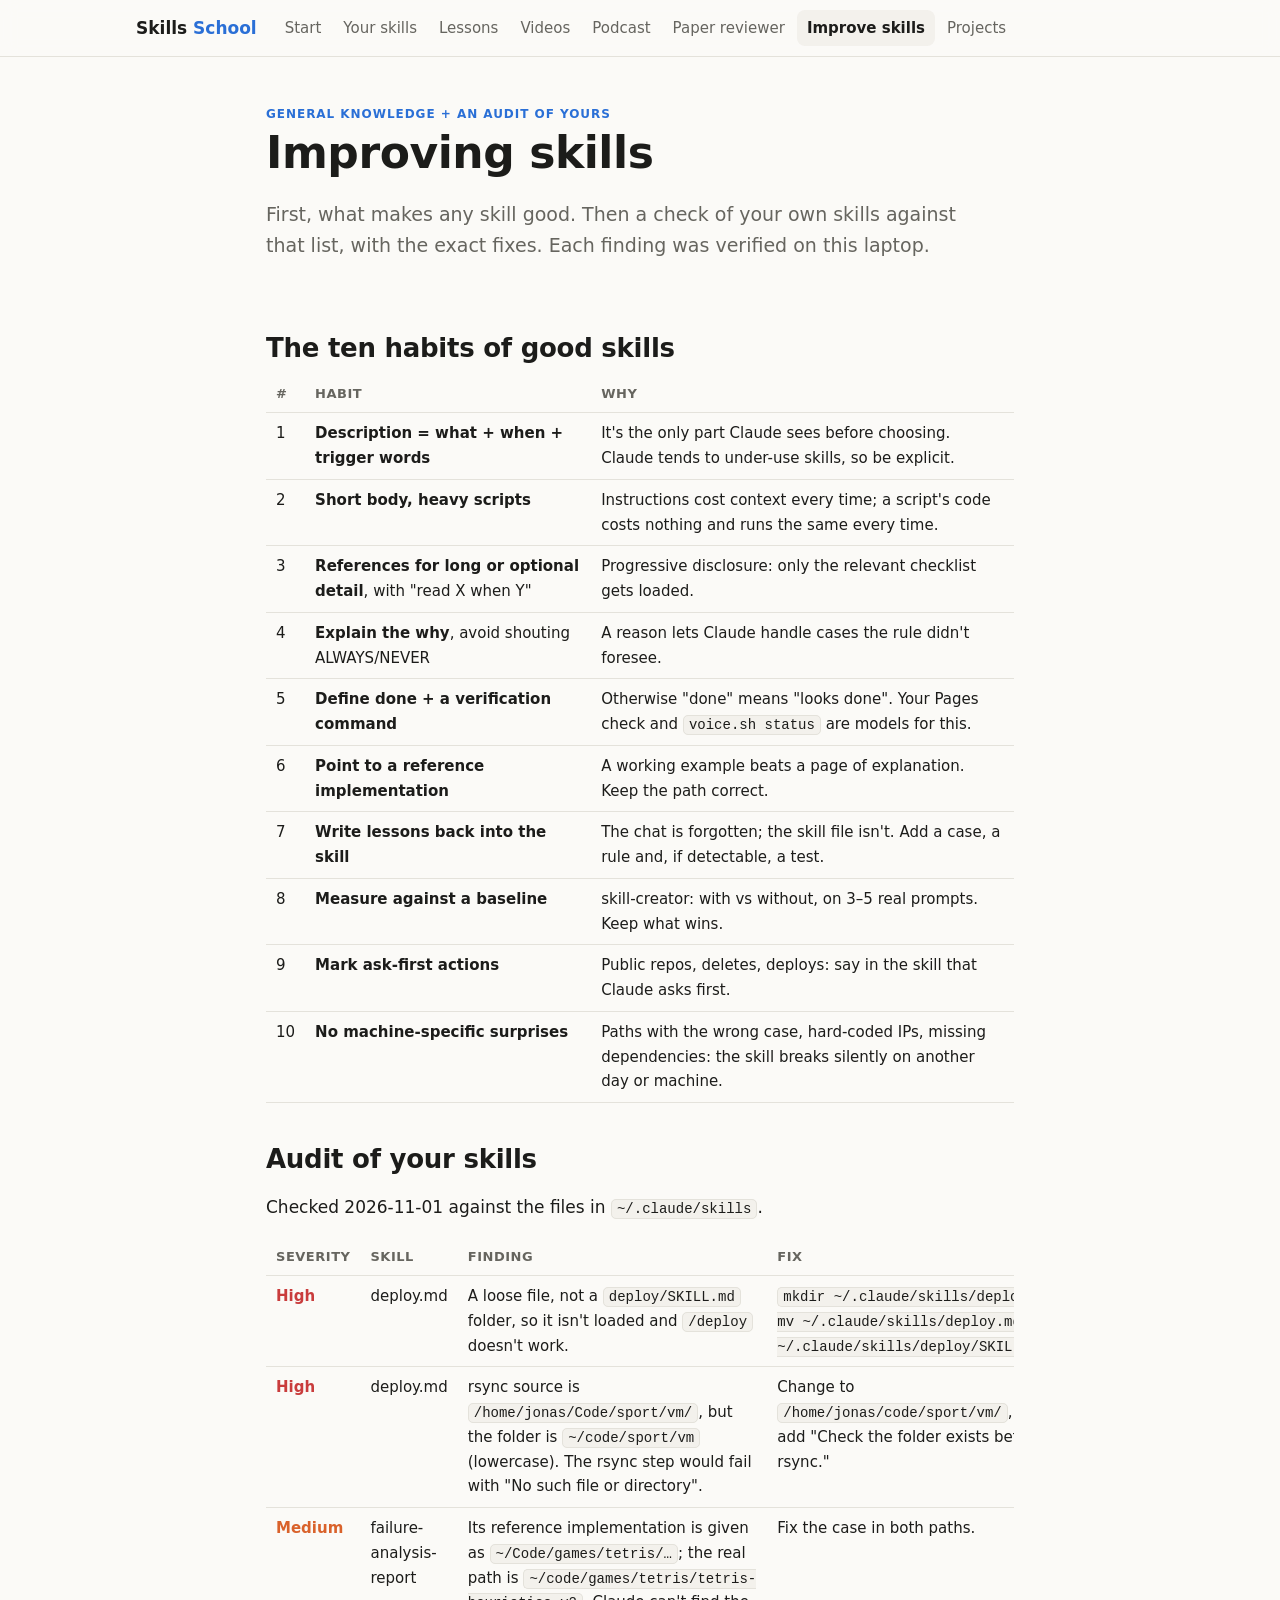
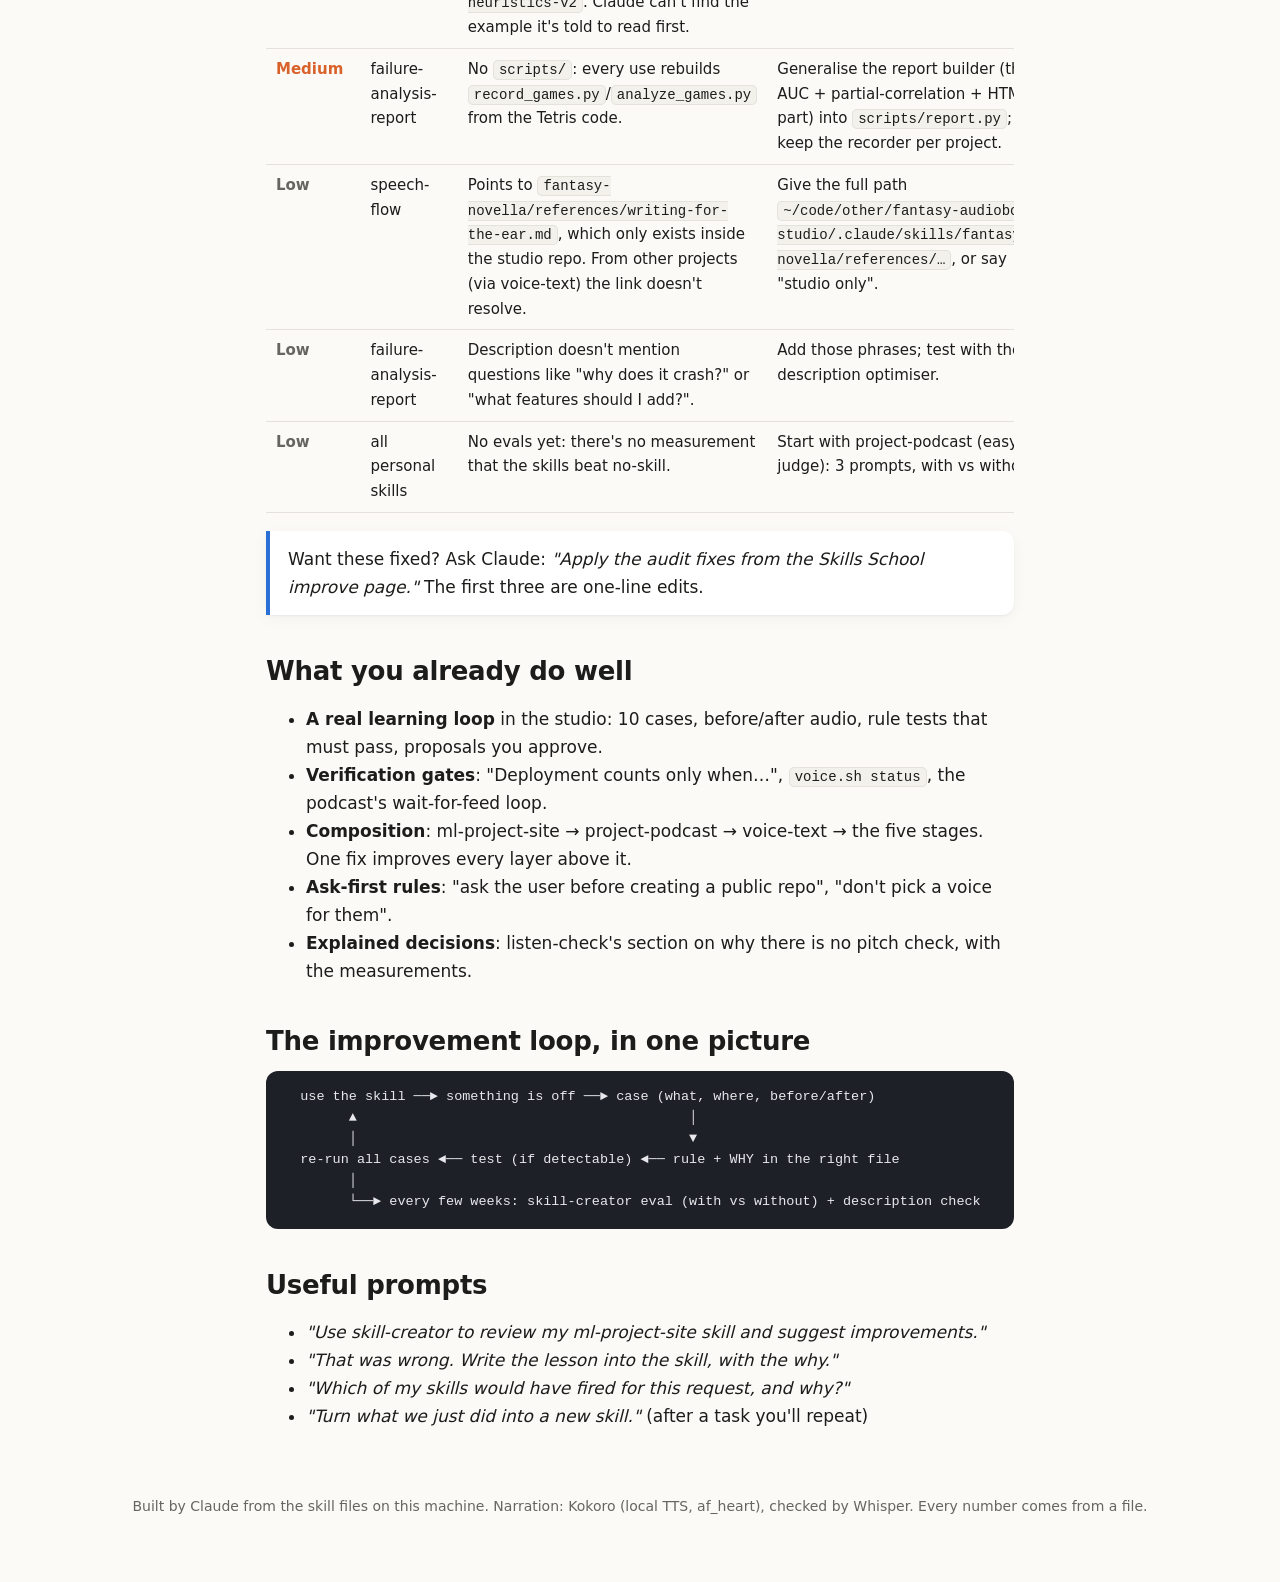
==== docs/improve.html @ 1f897523 "Skills School: lessons, videos, podcast, skill audit, paper-review example Co-Authored-By: Claude Op" ====
<!doctype html>
<html lang="en">
<head>
<meta charset="utf-8"><meta name="viewport" content="width=device-width, initial-scale=1">
<title>Improve Your Skills</title>
<link rel="stylesheet" href="style.css">
<style>.sev { font-weight: 700; } .sev.high { color: var(--red); } .sev.med { color: var(--orange); } .sev.low { color: var(--muted); }</style>
</head>
<body data-root="." data-page="improve">
<main class="wrap narrow">
  <section class="hero">
    <div class="eyebrow">General knowledge + an audit of yours</div>
    <h1>Improving skills</h1>
    <p class="lede">First, what makes any skill good. Then a check of your own skills against that list, with the exact fixes. Each finding was verified on this laptop.</p>
  </section>

  <h2>The ten habits of good skills</h2>
  <div class="tablewrap"><table>
    <tr><th>#</th><th>Habit</th><th>Why</th></tr>
    <tr><td>1</td><td><b>Description = what + when + trigger words</b></td><td>It's the only part Claude sees before choosing. Claude tends to under-use skills, so be explicit.</td></tr>
    <tr><td>2</td><td><b>Short body, heavy scripts</b></td><td>Instructions cost context every time; a script's code costs nothing and runs the same every time.</td></tr>
    <tr><td>3</td><td><b>References for long or optional detail</b>, with "read X when Y"</td><td>Progressive disclosure: only the relevant checklist gets loaded.</td></tr>
    <tr><td>4</td><td><b>Explain the why</b>, avoid shouting ALWAYS/NEVER</td><td>A reason lets Claude handle cases the rule didn't foresee.</td></tr>
    <tr><td>5</td><td><b>Define done + a verification command</b></td><td>Otherwise "done" means "looks done". Your Pages check and <code>voice.sh status</code> are models for this.</td></tr>
    <tr><td>6</td><td><b>Point to a reference implementation</b></td><td>A working example beats a page of explanation. Keep the path correct.</td></tr>
    <tr><td>7</td><td><b>Write lessons back into the skill</b></td><td>The chat is forgotten; the skill file isn't. Add a case, a rule and, if detectable, a test.</td></tr>
    <tr><td>8</td><td><b>Measure against a baseline</b></td><td>skill-creator: with vs without, on 3–5 real prompts. Keep what wins.</td></tr>
    <tr><td>9</td><td><b>Mark ask-first actions</b></td><td>Public repos, deletes, deploys: say in the skill that Claude asks first.</td></tr>
    <tr><td>10</td><td><b>No machine-specific surprises</b></td><td>Paths with the wrong case, hard-coded IPs, missing dependencies: the skill breaks silently on another day or machine.</td></tr>
  </table></div>

  <h2 id="audit">Audit of your skills</h2>
  <p>Checked 2026-11-01 against the files in <code>~/.claude/skills</code>.</p>
  <div class="tablewrap"><table>
    <tr><th>Severity</th><th>Skill</th><th>Finding</th><th>Fix</th></tr>
    <tr><td class="sev high">High</td><td>deploy.md</td><td>A loose file, not a <code>deploy/SKILL.md</code> folder, so it isn't loaded and <code>/deploy</code> doesn't work.</td><td><code>mkdir ~/.claude/skills/deploy && mv ~/.claude/skills/deploy.md ~/.claude/skills/deploy/SKILL.md</code></td></tr>
    <tr><td class="sev high">High</td><td>deploy.md</td><td>rsync source is <code>/home/jonas/Code/sport/vm/</code>, but the folder is <code>~/code/sport/vm</code> (lowercase). The rsync step would fail with "No such file or directory".</td><td>Change to <code>/home/jonas/code/sport/vm/</code>, then add "Check the folder exists before rsync."</td></tr>
    <tr><td class="sev med">Medium</td><td>failure-analysis-report</td><td>Its reference implementation is given as <code>~/Code/games/tetris/…</code>; the real path is <code>~/code/games/tetris/tetris-heuristics-v2</code>. Claude can't find the example it's told to read first.</td><td>Fix the case in both paths.</td></tr>
    <tr><td class="sev med">Medium</td><td>failure-analysis-report</td><td>No <code>scripts/</code>: every use rebuilds <code>record_games.py</code>/<code>analyze_games.py</code> from the Tetris code.</td><td>Generalise the report builder (the AUC + partial-correlation + HTML part) into <code>scripts/report.py</code>; keep the recorder per project.</td></tr>
    <tr><td class="sev low">Low</td><td>speech-flow</td><td>Points to <code>fantasy-novella/references/writing-for-the-ear.md</code>, which only exists inside the studio repo. From other projects (via voice-text) the link doesn't resolve.</td><td>Give the full path <code>~/code/other/fantasy-audiobook-studio/.claude/skills/fantasy-novella/references/…</code>, or say "studio only".</td></tr>
    <tr><td class="sev low">Low</td><td>failure-analysis-report</td><td>Description doesn't mention questions like "why does it crash?" or "what features should I add?".</td><td>Add those phrases; test with the description optimiser.</td></tr>
    <tr><td class="sev low">Low</td><td>all personal skills</td><td>No evals yet: there's no measurement that the skills beat no-skill.</td><td>Start with project-podcast (easy to judge): 3 prompts, with vs without.</td></tr>
  </table></div>
  <div class="callout">Want these fixed? Ask Claude: <i>"Apply the audit fixes from the Skills School improve page."</i> The first three are one-line edits.</div>

  <h2>What you already do well</h2>
  <ul>
    <li><b>A real learning loop</b> in the studio: 10 cases, before/after audio, rule tests that must pass, proposals you approve.</li>
    <li><b>Verification gates</b>: "Deployment counts only when…", <code>voice.sh status</code>, the podcast's wait-for-feed loop.</li>
    <li><b>Composition</b>: ml-project-site → project-podcast → voice-text → the five stages. One fix improves every layer above it.</li>
    <li><b>Ask-first rules</b>: "ask the user before creating a public repo", "don't pick a voice for them".</li>
    <li><b>Explained decisions</b>: listen-check's section on why there is no pitch check, with the measurements.</li>
  </ul>

  <h2>The improvement loop, in one picture</h2>
<pre><code>  use the skill ──► something is off ──► case (what, where, before/after)
        ▲                                         │
        │                                         ▼
  re-run all cases ◄── test (if detectable) ◄── rule + WHY in the right file
        │
        └──► every few weeks: skill-creator eval (with vs without) + description check</code></pre>

  <h2>Useful prompts</h2>
  <ul>
    <li><i>"Use skill-creator to review my ml-project-site skill and suggest improvements."</i></li>
    <li><i>"That was wrong. Write the lesson into the skill, with the why."</i></li>
    <li><i>"Which of my skills would have fired for this request, and why?"</i></li>
    <li><i>"Turn what we just did into a new skill."</i> (after a task you'll repeat)</li>
  </ul>
</main>
<script src="nav.js"></script>
</body>
</html>
---- docs/style.css ----
:root {
  --bg: #fbfaf7; --surface: #ffffff; --sunk: #f3f1ec; --text: #1c1c1a; --muted: #66655f; --line: #e4e2db;
  --blue: #2a6fd6; --orange: #d9622b; --green: #138a5e; --yellow: #b98600; --pink: #c94f86; --red: #c93c3c;
  --accent: #2a6fd6; --code-bg: #1d2027; --code-ink: #e8e8ec; --shadow: 0 1px 2px rgba(0,0,0,.05), 0 4px 16px rgba(0,0,0,.04);
}
@media (prefers-color-scheme: dark) {
  :root:not([data-theme="light"]) {
    --bg: #131519; --surface: #1b1e24; --sunk: #16181d; --text: #e9e8e4; --muted: #9c9a92; --line: #2c3038;
    --blue: #7aa9ff; --orange: #ff9a62; --green: #4fd39d; --yellow: #f2c24f; --pink: #f08cbb; --red: #ff7b7b;
    --accent: #7aa9ff; --code-bg: #0e1013; --shadow: none;
  }
}
:root[data-theme="dark"] {
  --bg: #131519; --surface: #1b1e24; --sunk: #16181d; --text: #e9e8e4; --muted: #9c9a92; --line: #2c3038;
  --blue: #7aa9ff; --orange: #ff9a62; --green: #4fd39d; --yellow: #f2c24f; --pink: #f08cbb; --red: #ff7b7b;
  --accent: #7aa9ff; --code-bg: #0e1013; --shadow: none;
}
* { box-sizing: border-box; }
html { -webkit-text-size-adjust: 100%; }
body { margin: 0; background: var(--bg); color: var(--text); font: 17px/1.65 "Inter", system-ui, -apple-system, sans-serif; }
a { color: var(--accent); text-decoration-thickness: 1px; text-underline-offset: 2px; }
h1, h2, h3 { line-height: 1.25; letter-spacing: -.01em; }
h1 { font-size: clamp(30px, 5vw, 44px); margin: 0 0 10px; }
h2 { font-size: 26px; margin: 40px 0 10px; }
h3 { font-size: 19px; margin: 24px 0 6px; }
code { font: 14px/1.5 ui-monospace, "JetBrains Mono", Menlo, monospace; background: var(--sunk); border: 1px solid var(--line); padding: 1px 5px; border-radius: 5px; }
pre { background: var(--code-bg); color: var(--code-ink); padding: 16px 18px; border-radius: 12px; overflow-x: auto; font: 13.5px/1.55 ui-monospace, Menlo, monospace; }
pre code { background: none; border: 0; padding: 0; color: inherit; font: inherit; }
.wrap { max-width: 1040px; margin: 0 auto; padding: 0 16px; }
.narrow { max-width: 780px; }

/* nav */
.top { position: sticky; top: 0; z-index: 10; background: color-mix(in srgb, var(--bg) 88%, transparent); backdrop-filter: blur(8px); border-bottom: 1px solid var(--line); }
.top .wrap { display: flex; align-items: center; gap: 18px; height: 56px; }
.brand { font-weight: 700; color: var(--text); text-decoration: none; white-space: nowrap; }
.brand span { color: var(--accent); }
.tabs { display: flex; gap: 2px; overflow-x: auto; scrollbar-width: none; flex: 1; }
.tabs::-webkit-scrollbar { display: none; }
.tabs a { color: var(--muted); text-decoration: none; padding: 6px 10px; border-radius: 8px; font-size: 15px; white-space: nowrap; }
.tabs a:hover { color: var(--text); background: var(--sunk); }
.tabs a.on { color: var(--text); background: var(--sunk); font-weight: 600; }

.hero { padding: 48px 0 12px; }
.lede { font-size: 19px; color: var(--muted); max-width: 720px; }
.eyebrow { text-transform: uppercase; letter-spacing: .08em; font-size: 12px; font-weight: 700; color: var(--accent); }
.muted { color: var(--muted); }
.small { font-size: 14px; }

.grid { display: grid; gap: 16px; grid-template-columns: repeat(auto-fill, minmax(280px, 1fr)); }
.card { background: var(--surface); border: 1px solid var(--line); border-radius: 14px; padding: 18px 20px; box-shadow: var(--shadow); }
.card h3 { margin-top: 0; }
.card.link { text-decoration: none; color: inherit; display: block; transition: border-color .15s; }
.card.link:hover { border-color: var(--accent); }
.tag { display: inline-block; font-size: 12px; font-weight: 600; padding: 2px 8px; border-radius: 99px; background: var(--sunk); border: 1px solid var(--line); color: var(--muted); margin: 0 4px 4px 0; }
.tag.blue { color: var(--blue); } .tag.green { color: var(--green); } .tag.orange { color: var(--orange); } .tag.red { color: var(--red); } .tag.yellow { color: var(--yellow); }
.callout { border-left: 4px solid var(--accent); background: var(--surface); padding: 14px 18px; border-radius: 0 12px 12px 0; margin: 18px 0; box-shadow: var(--shadow); }
.callout.warn { border-color: var(--orange); }
.callout.good { border-color: var(--green); }
table { border-collapse: collapse; width: 100%; font-size: 15px; }
th, td { text-align: left; padding: 8px 10px; border-bottom: 1px solid var(--line); vertical-align: top; }
th { color: var(--muted); font-weight: 600; font-size: 13px; text-transform: uppercase; letter-spacing: .04em; }
.tablewrap { overflow-x: auto; }
details { margin: 10px 0; }
summary { cursor: pointer; color: var(--accent); font-weight: 600; }
.btn { display: inline-block; border: 1px solid var(--line); background: var(--surface); color: var(--text); border-radius: 9px; padding: 6px 12px; cursor: pointer; font: inherit; font-size: 15px; text-decoration: none; }
.btn:hover { border-color: var(--accent); }
.btn.primary { background: var(--accent); border-color: var(--accent); color: #fff; }
video { width: 100%; border-radius: 12px; background: #000; display: block; }
audio { width: 100%; }
footer { color: var(--muted); font-size: 14px; padding: 48px 16px 64px; text-align: center; }
svg text { fill: var(--text); }
.step { display: flex; gap: 14px; margin: 14px 0; }
.step .n { flex: 0 0 34px; height: 34px; border-radius: 50%; background: var(--accent); color: #fff; display: grid; place-items: center; font-weight: 700; }
.media-row { display: flex; gap: 8px; flex-wrap: wrap; margin: 10px 0; }
@media (max-width: 640px) { body { font-size: 16px; } .hero { padding-top: 28px; } h2 { font-size: 22px; } }
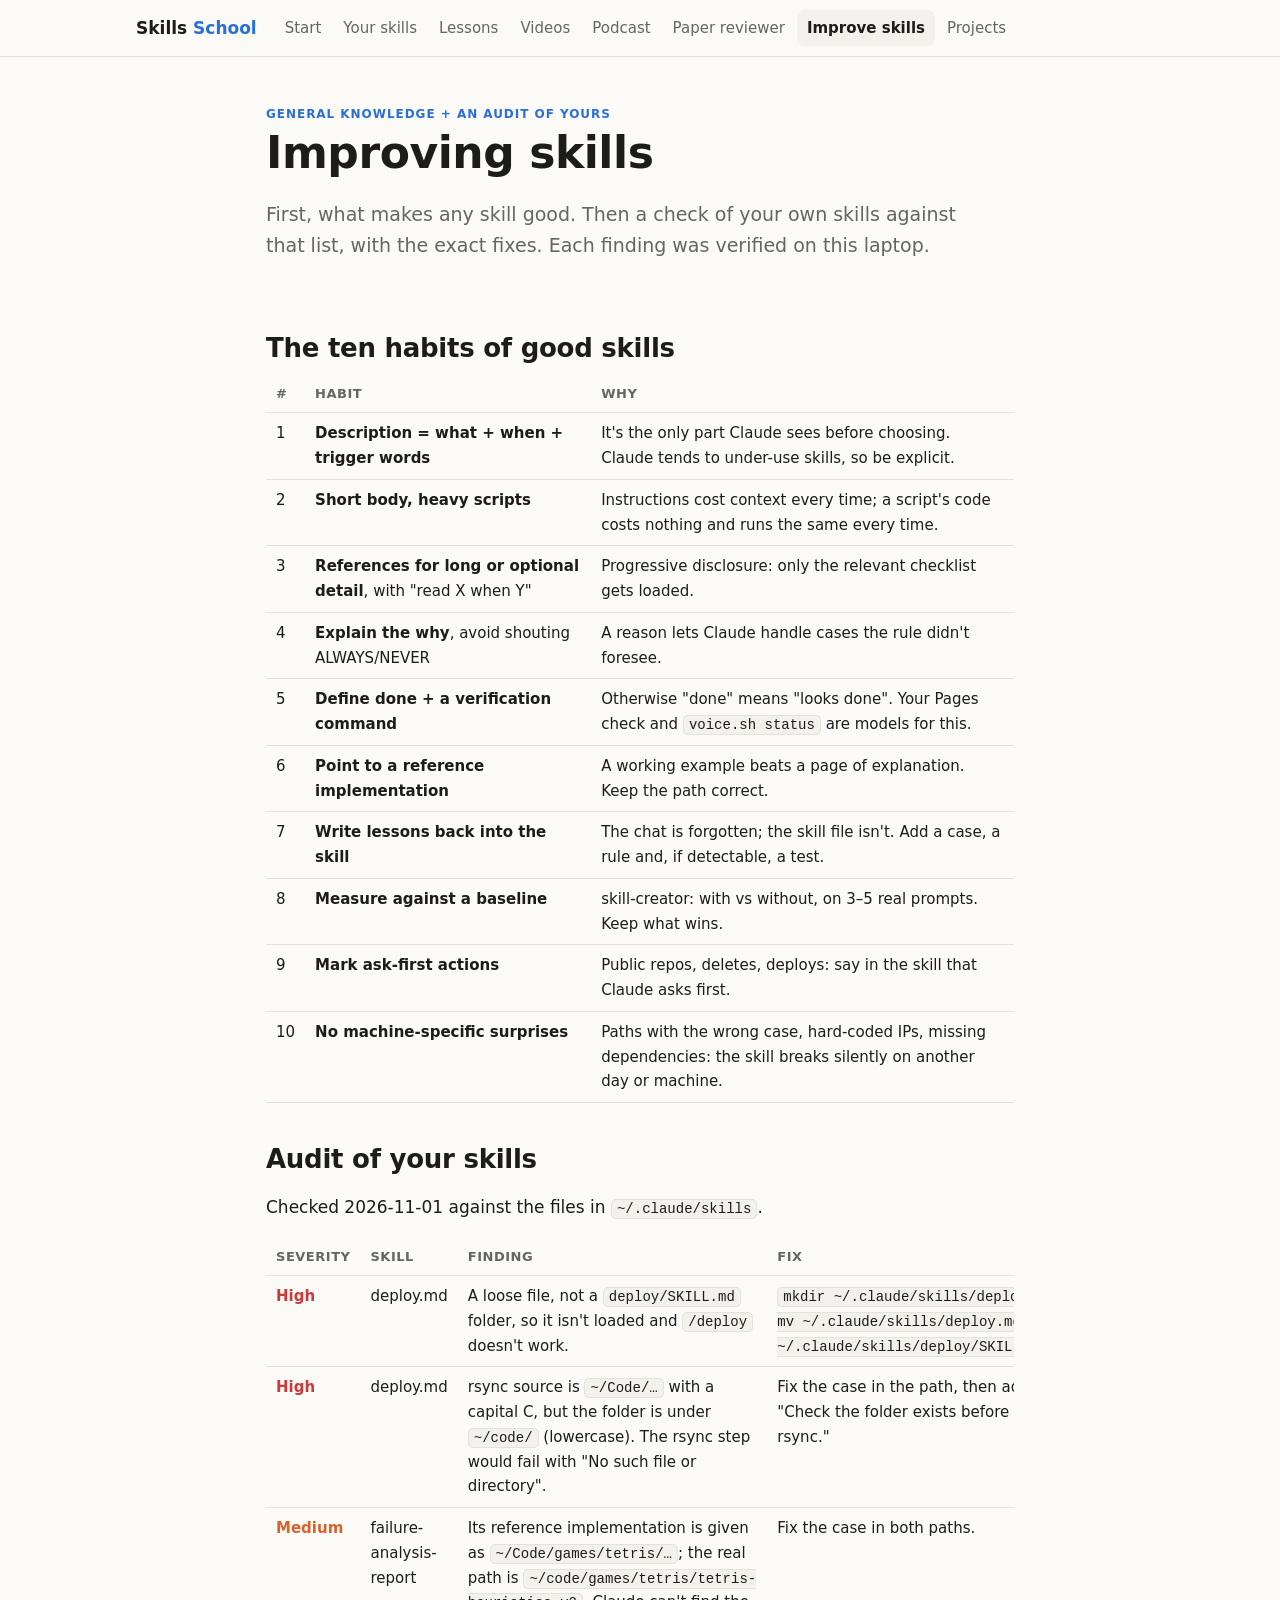
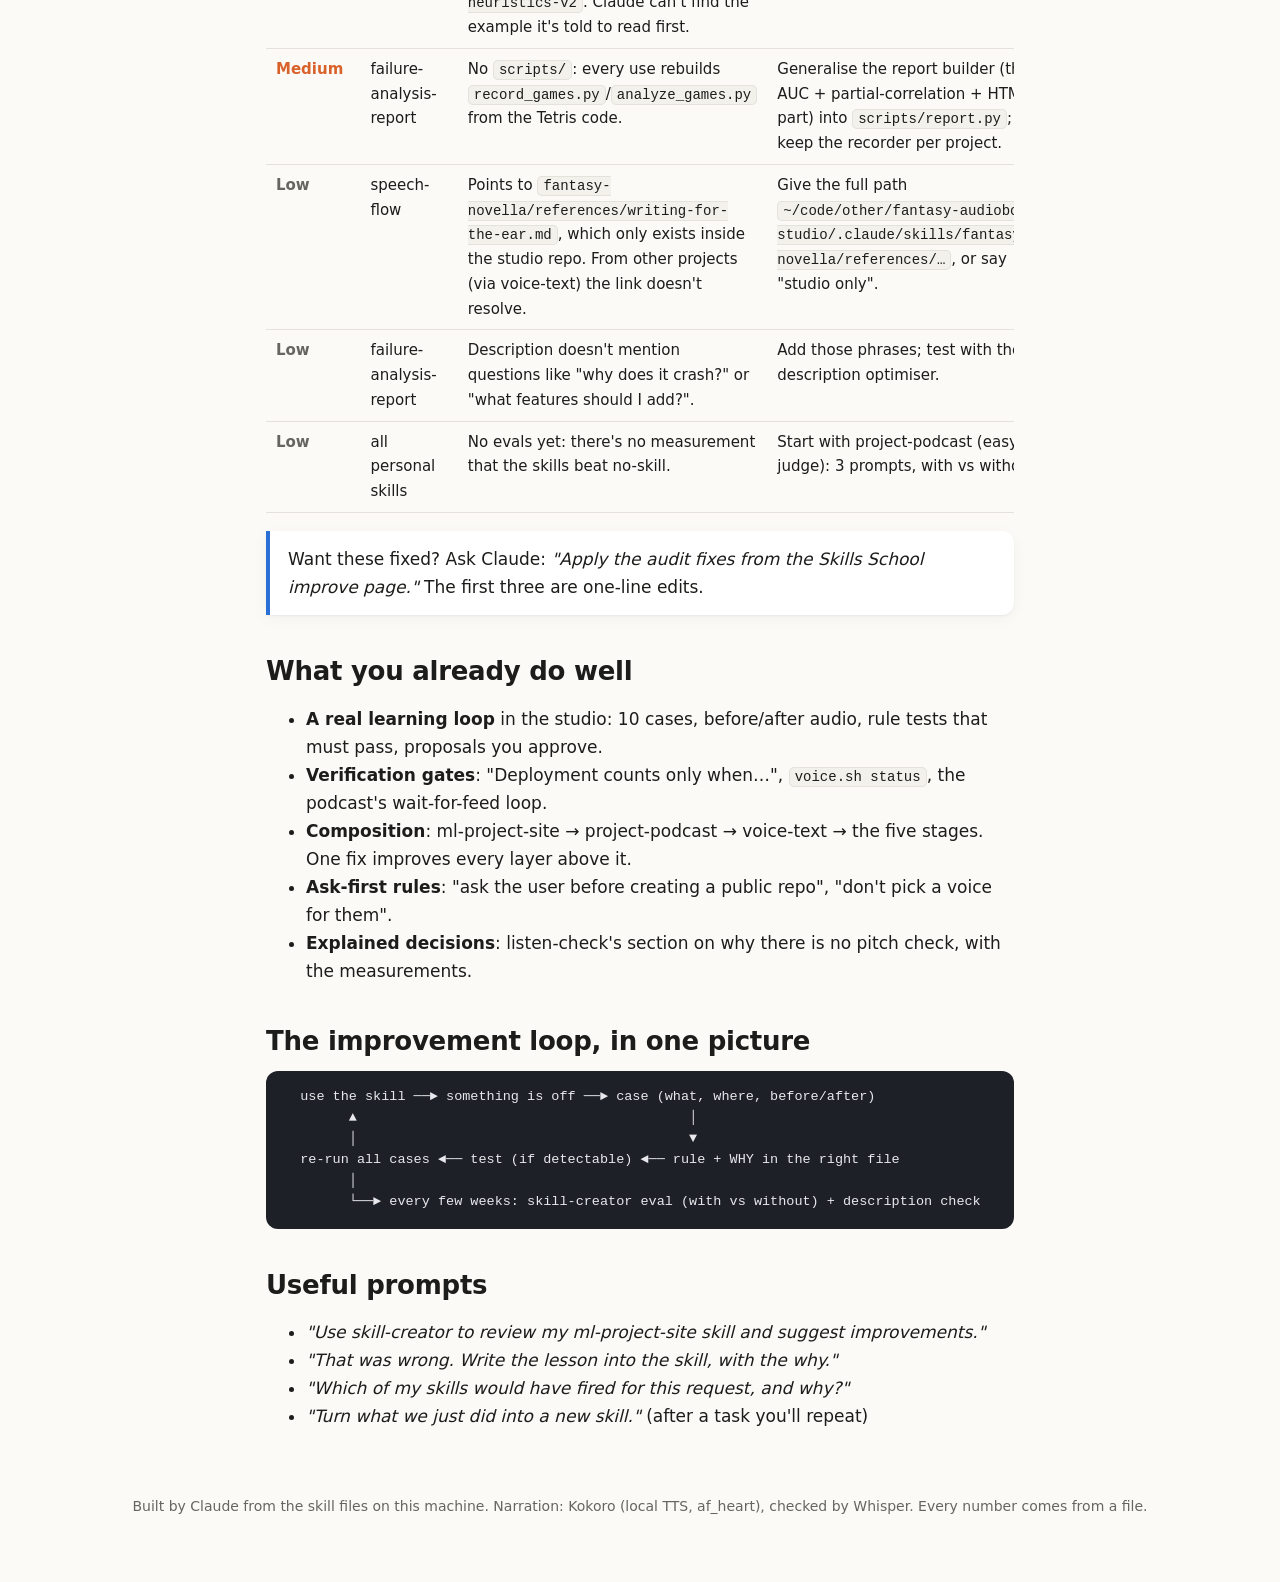
==== commit 72ab80f4: "Privacy: remove the owner's name, home paths and private project details from the site Co-Authored-B" ====
--- a/docs/improve.html
+++ b/docs/improve.html
@@ -34,7 +34,7 @@
   <div class="tablewrap"><table>
     <tr><th>Severity</th><th>Skill</th><th>Finding</th><th>Fix</th></tr>
     <tr><td class="sev high">High</td><td>deploy.md</td><td>A loose file, not a <code>deploy/SKILL.md</code> folder, so it isn't loaded and <code>/deploy</code> doesn't work.</td><td><code>mkdir ~/.claude/skills/deploy && mv ~/.claude/skills/deploy.md ~/.claude/skills/deploy/SKILL.md</code></td></tr>
-    <tr><td class="sev high">High</td><td>deploy.md</td><td>rsync source is <code>/home/jonas/Code/sport/vm/</code>, but the folder is <code>~/code/sport/vm</code> (lowercase). The rsync step would fail with "No such file or directory".</td><td>Change to <code>/home/jonas/code/sport/vm/</code>, then add "Check the folder exists before rsync."</td></tr>
+    <tr><td class="sev high">High</td><td>deploy.md</td><td>rsync source is <code>~/Code/…</code> with a capital C, but the folder is under <code>~/code/</code> (lowercase). The rsync step would fail with "No such file or directory".</td><td>Fix the case in the path, then add "Check the folder exists before rsync."</td></tr>
     <tr><td class="sev med">Medium</td><td>failure-analysis-report</td><td>Its reference implementation is given as <code>~/Code/games/tetris/…</code>; the real path is <code>~/code/games/tetris/tetris-heuristics-v2</code>. Claude can't find the example it's told to read first.</td><td>Fix the case in both paths.</td></tr>
     <tr><td class="sev med">Medium</td><td>failure-analysis-report</td><td>No <code>scripts/</code>: every use rebuilds <code>record_games.py</code>/<code>analyze_games.py</code> from the Tetris code.</td><td>Generalise the report builder (the AUC + partial-correlation + HTML part) into <code>scripts/report.py</code>; keep the recorder per project.</td></tr>
     <tr><td class="sev low">Low</td><td>speech-flow</td><td>Points to <code>fantasy-novella/references/writing-for-the-ear.md</code>, which only exists inside the studio repo. From other projects (via voice-text) the link doesn't resolve.</td><td>Give the full path <code>~/code/other/fantasy-audiobook-studio/.claude/skills/fantasy-novella/references/…</code>, or say "studio only".</td></tr>
